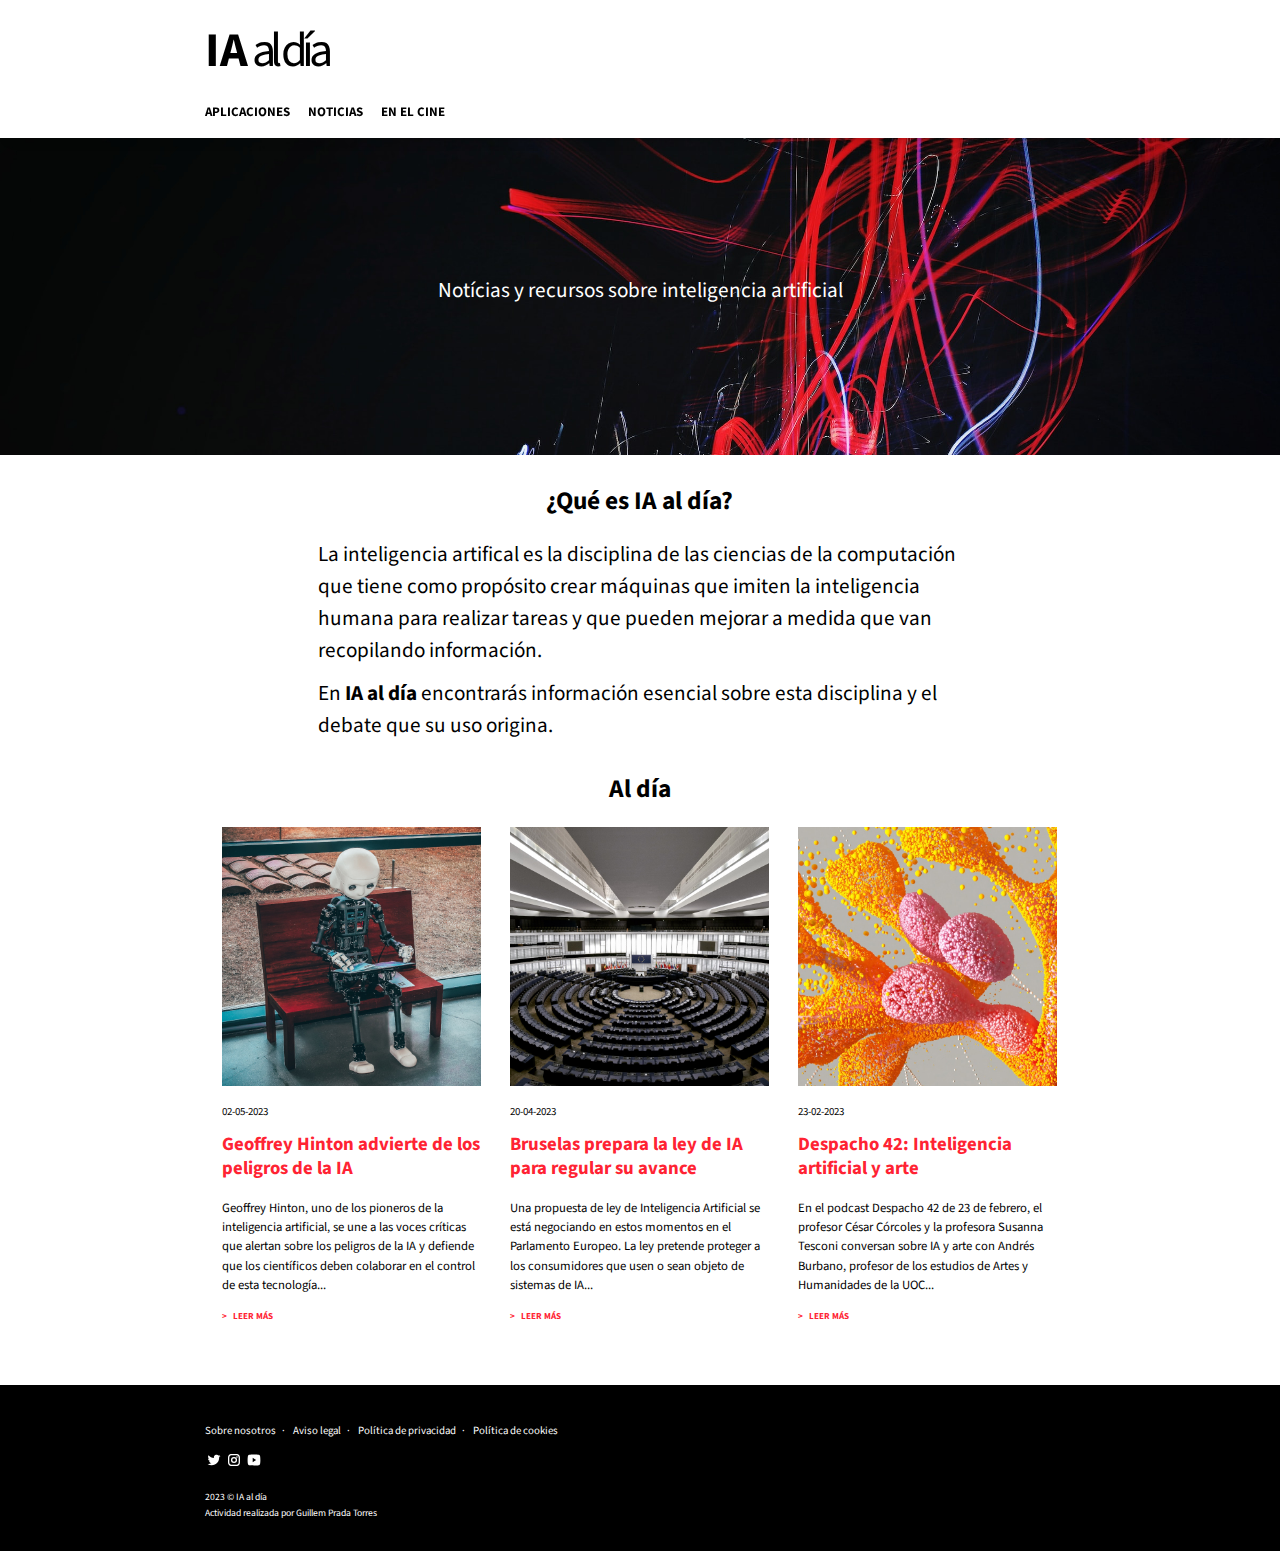
==== index.html @ 84899312 "Uploading from iMac" ====
<!DOCTYPE html>
<html lang="es">

<head>
    <meta charset="UTF-8">
    <meta http-equiv="X-UA-Compatible" content="IE=edge">
    <meta name="viewport" content="width=device-width, initial-scale=1.0">
    <link rel="icon" sizes="16x16 32x32 48x48" href="img/favicon.ico">
    <link rel="preconnect" href="https://fonts.googleapis.com">
    <link rel="preconnect" href="https://fonts.gstatic.com" crossorigin>
    <link href="https://fonts.googleapis.com/css2?family=Source+Sans+Pro:ital,wght@0,400;0,700;1,400;1,700&display=swap" rel="stylesheet">
    <link href="css/estilos.css" rel="stylesheet" type="text/css">
    <title>IA al dia | Noticias y recursos sobre la inteligencia artificial | Aplicaciones | Noticias | En el cine</title>
</head>

<body>
    <header>
        <h1><a href="index.html"><abbr title="Inteligencia Artifical">IA</abbr><span> al día</span></a></h1>
    </header>
    <nav class="sticky">
        <ul>
            <li><a href="aplicaciones.html">APLICACIONES</a></li>
            <li><a href="#">NOTICIAS</a></li>
            <li><a href="en-el-cine.html">EN EL CINE</a></li>
        </ul>
    </nav>
    <main class="in" id="flexgroup">
        <div class="lema">
            <p>Notícias y recursos sobre inteligencia artificial</p>
        </div>
        <div class="container">
            <div class="intro">
                <h2>¿Qué es <abbr title="Inteligencia Artifical">IA</abbr> al día?</h2>
                <p>La inteligencia artifical es la disciplina de las ciencias de la computación que tiene como propósito crear máquinas que imiten la inteligencia humana para realizar tareas y que pueden mejorar a medida que van recopilando información.</p>
                <p>En <b><abbr title="Inteligencia Artifical">IA</abbr> al día</b> encontrarás información esencial sobre esta disciplina y el debate que su uso origina.</p>
            </div>
            <section>
                <h2>Al día</h2>
                <div class="wrapper">
                    <article>
                        <picture>
                            <source srcset="img/n-geoffrey-hinton-thumbnail.jpg" media="(max-width: 600px)">
                            <img src="img/n-geoffrey-hinton.jpg" alt="" title="Un robot estudiando sentado en un banco">
                        </picture>
                        <p class="fecha">02-05-2023</p>
                        <h3><a href="#">Geoffrey Hinton advierte de los peligros de la <abbr title="Inteligencia Artifical">IA</abbr></a></h3>
                        <p>Geoffrey Hinton, uno de los pioneros de la inteligencia artificial, se une a las voces críticas que alertan sobre los peligros de la <abbr title="Inteligencia Artifical">IA</abbr> y defiende que los científicos deben colaborar en el control de esta tecnología...</p>
                        <a class="reducido" href="#">LEER MÁS</a>
                    </article>
                    <article>
                        <picture>
                            <source srcset="img/n-ue-ia-thumbnail.jpg" media="(max-width: 600px)">
                            <img src="img/n-ue-ia.jpg" alt="" title="Vista panorámica del Parlamento Europeo situado en Bruselas">
                        </picture>
                        <p class="fecha">20-04-2023</p>
                        <h3><a href="#">Bruselas prepara la ley de <abbr title="Inteligencia Artifical">IA</abbr> para regular su avance</a></h3>
                        <p>Una propuesta de ley de Inteligencia Artificial se está negociando en estos momentos en el Parlamento Europeo. La ley pretende proteger a los consumidores que usen o sean objeto de sistemas de <abbr title="Inteligencia Artifical">IA</abbr>...</p>
                        <a class="reducido" href="#">LEER MÁS</a>
                    </article>
                    <article>
                        <picture>
                            <source srcset="img/n-despacho42.jpg" media="(max-width: 600px)">
                            <img src="img/n-despacho42.jpg" alt="" title="Recorte de un post artístico realizado con Inteligencia Artificial">
                        </picture>
                        <p class="fecha">23-02-2023</p>
                        <h3><a href="despacho-42.html">Despacho 42: Inteligencia artificial y arte</a></h3>
                        <p>En el podcast Despacho 42 de 23 de febrero, el profesor César Córcoles y la profesora Susanna Tesconi conversan sobre <abbr title="Inteligencia Artifical">IA</abbr> y arte con Andrés Burbano, profesor de los estudios de Artes y Humanidades de la <abbr lang="ca" title="Universitat Oberta de Cataluña">UOC</abbr>...</p>
                        <a class="reducido" href="despacho-42.html">LEER MÁS</a>
                    </article>
                </div>
            </section>
        </div>
    </main>
    <footer>
        <div class="container">
            <div>
                <ul>
                    <li><a href="#">Sobre nosotros</a></li>
                    <li><a href="#">Aviso legal</a></li>
                    <li><a href="#">Política de privacidad</a></li>
                    <li><a href="#">Política de cookies</a></li>
                </ul>
            </div>
            <div>
                <a href="#">
                    <img src="img/twitter.svg" alt="" title="Link a nuestro perfil de Twitter">
                </a>
                <a href="#">
                    <img src="img/instagram.svg" alt="" title="Link a nuestro Instagram">
                </a>
                <a href="#">
                    <img src="img/youtube.svg" alt="" title="Link a nuestro canal de YouTube">
                </a>
            </div>
            <div>
                <p>2023 &copy; <abbr title="Inteligencia Artifical">IA</abbr> al día</p>
                <p>Actividad realizada por Guillem Prada Torres</p>
            </div>
        </div>
    </footer>
</body>

</html>
---- css/estilos.css ----
:root {
    --primary-color: rgb(0, 0, 0);
    --secondary-color: rgb(255, 255, 255);
    --contrast-color: rgb(255, 35, 51);
    --bg-color: rgb(244, 246, 247);
    --hover-nav-logo: rgba(0, 0, 0, .5);
}

/****************************
Estilos Generales
*****************************/
* {
    margin: 0;
    padding: 0;
    box-sizing: border-box;
}

html {
    font-size: 3.48vw;
}

body {
    font-family: 'Source Sans Pro', sans-serif;
    font-weight: 400;
    color: var(--primary-color);
    line-height: 1.5;
}

.sticky {
    position: sticky;
    top: 0;
    z-index: 2;
    display: flex;
    justify-content: center;
    align-items: center;
    width: 100%;
    margin-bottom: 0;
    background-color: var(--secondary-color);
    box-shadow: 0px 10px 15px -15px rgba(0, 0, 0, .5);
}

abbr {
    text-decoration: none;
}

h2 {
    margin-bottom: 1.55rem;
    margin-top: 2.4rem;
    text-align: center;
    font-size: 2.4rem;
    font-weight: 700;
}

p {
    font-size: 1.28rem;
    margin-bottom: 1rem;
}

a {
    color: var(--contrast-color);
    text-decoration: none;
}

.container {
    margin: 0 auto;
    width: 90.5%;
}

.txtl:hover {
    text-decoration: underline;
}


/****************************
Estilos Cabecera
*****************************/

h1 a {
    color: var(--primary-color);
}

h1 {
    text-align: center;
    font-size: 4rem;
    margin: 1.2rem 0;
}

span {
    font-weight: 400;
    letter-spacing: -.47rem;
}

ul {
    padding-left: 0;
}

nav {
    margin-bottom: 1.9rem;
}

nav li {
    display: flex;
    justify-content: center;
    font-size: 1.05rem;
    font-weight: 700;
    line-height: 2rem;
}

nav a {
    color: var(--primary-color);
    border: none;
}

.active a {
    color: var(--contrast-color);
}

nav a:hover,
header a:hover {
    color: var(--hover-nav-logo);
}

/****************************
Estilos Pie de página
*****************************/
footer {
    margin-top: 3rem;
    padding-top: 3rem;
    padding-bottom: 2vh;
    background-color: var(--primary-color);
    color: var(--secondary-color);
    font-size: 1.2rem;
    text-align: center;
}

footer p {
    font-size: 1rem;
    color: var(--secondary-color);
}

footer ul {
    list-style-type: none;
    margin-left: 0;
}

footer div div {
    margin: 1rem auto;
}

footer a {
    color: var(--secondary-color);
    border: none;
}

footer a:hover {
    color: var(--contrast-color);
}

footer img:hover {
    opacity: .7;
}

/****************************
index.html
*****************************/

.lema {
    display: flex;
    justify-content: center;
    align-items: center;
    width: 100%;
    height: 19.2rem;
    background-image: url(../img/bg-hero-home-m.jpg);
    color: var(--secondary-color);
    background-size: cover;
}

.item1 {
    text-align: center;
    font-size: 2.1rem;
}

.intro {
    margin-bottom: 1.55rem;
    margin-top: 2.4rem;
}

.wrapper {
    display: grid;
    grid-template-columns: 1fr;
    grid-template-rows: auto;
    row-gap: 3.55rem;
    margin: 0 auto;
    width: 82%;
}

.picture {
    margin-block: 1rem;
}

picture img {
    width: 100%;
}

h3 {
    font-size: 1.7rem;
    line-height: 2rem;
    margin-bottom: 1em;
}

article a:hover,
.reducido:hover,
.txtl:hover {
    color: var(--primary-color);
}

article p,
.fecha {
    margin-top: 1rem;
    font-size: 1.2rem;
}

.reducido::before {
    content: ">";
    padding-right: .5rem;
}

.reducido {
    font-weight: 700;
}

/*despacho-42.html*/
.breadcrumb {
    padding: 0 .5rem;
}

.breadcrumb ul {
    display: flex;
    flex-wrap: wrap;
    list-style: none;
    margin: 0;
    padding: 0;
}

.breadcrumb li:not(:last-child)::after {
    display: inline-block;
    margin: 0 .25rem;
    content: ">";
}


/****************************
Media Screens
*****************************/

@media (min-width: 768px) {

    /*General*/
    html {
        font-size: 1.7vw;
    }

    .container {
        max-width: 88%;
    }

    p {
        font-size: 1.7rem;
    }

    footer {
        margin-top: 6rem;
    }

    /*index.html*/
    .lema {
        height: 22rem;
    }

    .item1 {
        font-size: 3.5rem;
        max-width: 80%;
    }


    .wrapper {
        display: grid;
        grid-template-columns: repeat(3, 1fr);
        grid-template-rows: auto;
        column-gap: 1.8rem;
        margin: 1rem auto;
        width: 96%;
    }

}

@media (min-width: 1024px) {

    html {
        font-size: 0.945vw;
    }

    p {
        font-size: 1.75rem;
        font-weight: 400;
    }

    h1,
    nav {
        text-align: left;
        padding-left: 16vw;
    }

    h1 {
        margin-bottom: 0;
    }

    h2 {
        margin-bottom: 1.55rem;
        margin-top: 2.3rem;
        text-align: center;
        font-size: 2.1rem;
    }

    h3 {
        font-size: 1.55rem;
    }

    .sticky {
        justify-content: flex-start;
        height: 3.960vw;
    }

    nav ul li {
        display: inline;
        margin-right: 1.35rem;
        font-size: 1.08rem;
    }

    .intro {
        margin: 0 auto;
        max-width: 74%;
    }

    .lema {
        background-image: url(../img/bg-hero-home.jpg);
        line-height: 1;
        height: 26.2rem;
    }

    .item1 {
        font-size: 5.3rem;
        max-width: 70%;
    }

    .container {
        padding: 0 10vw;
    }

    .wrapper {
        display: grid;
        grid-template-columns: repeat(3, 31%);
        grid-template-rows: auto;
        column-gap: 2.4rem;
        margin: 0 auto;
    }

    article>p {
        margin-top: 1rem;
        font-size: 1.05rem;
    }

    .fecha {
        font-size: 0.9rem;
    }

    .reducido {

        font-size: 0.75rem;
    }

    footer {
        margin-top: 5rem;
        padding-top: 2.1rem;
        padding-bottom: 1.9rem;
        font-size: .9rem;
        text-align: left;
    }

    footer p {
        line-height: 0.4;
        font-size: .8rem;
        color: var(--secondary-color);
    }

    footer li::after {
        content: "·";
        padding: 0 .5rem;
    }

    footer li:last-of-type::after {
        content: "";
    }

    footer li {
        display: inline;
    }

    footer img {
        width: 1.5rem;
        height: 1.5rem;
        margin-bottom: .8rem;
        margin-top: 0;
    }
}
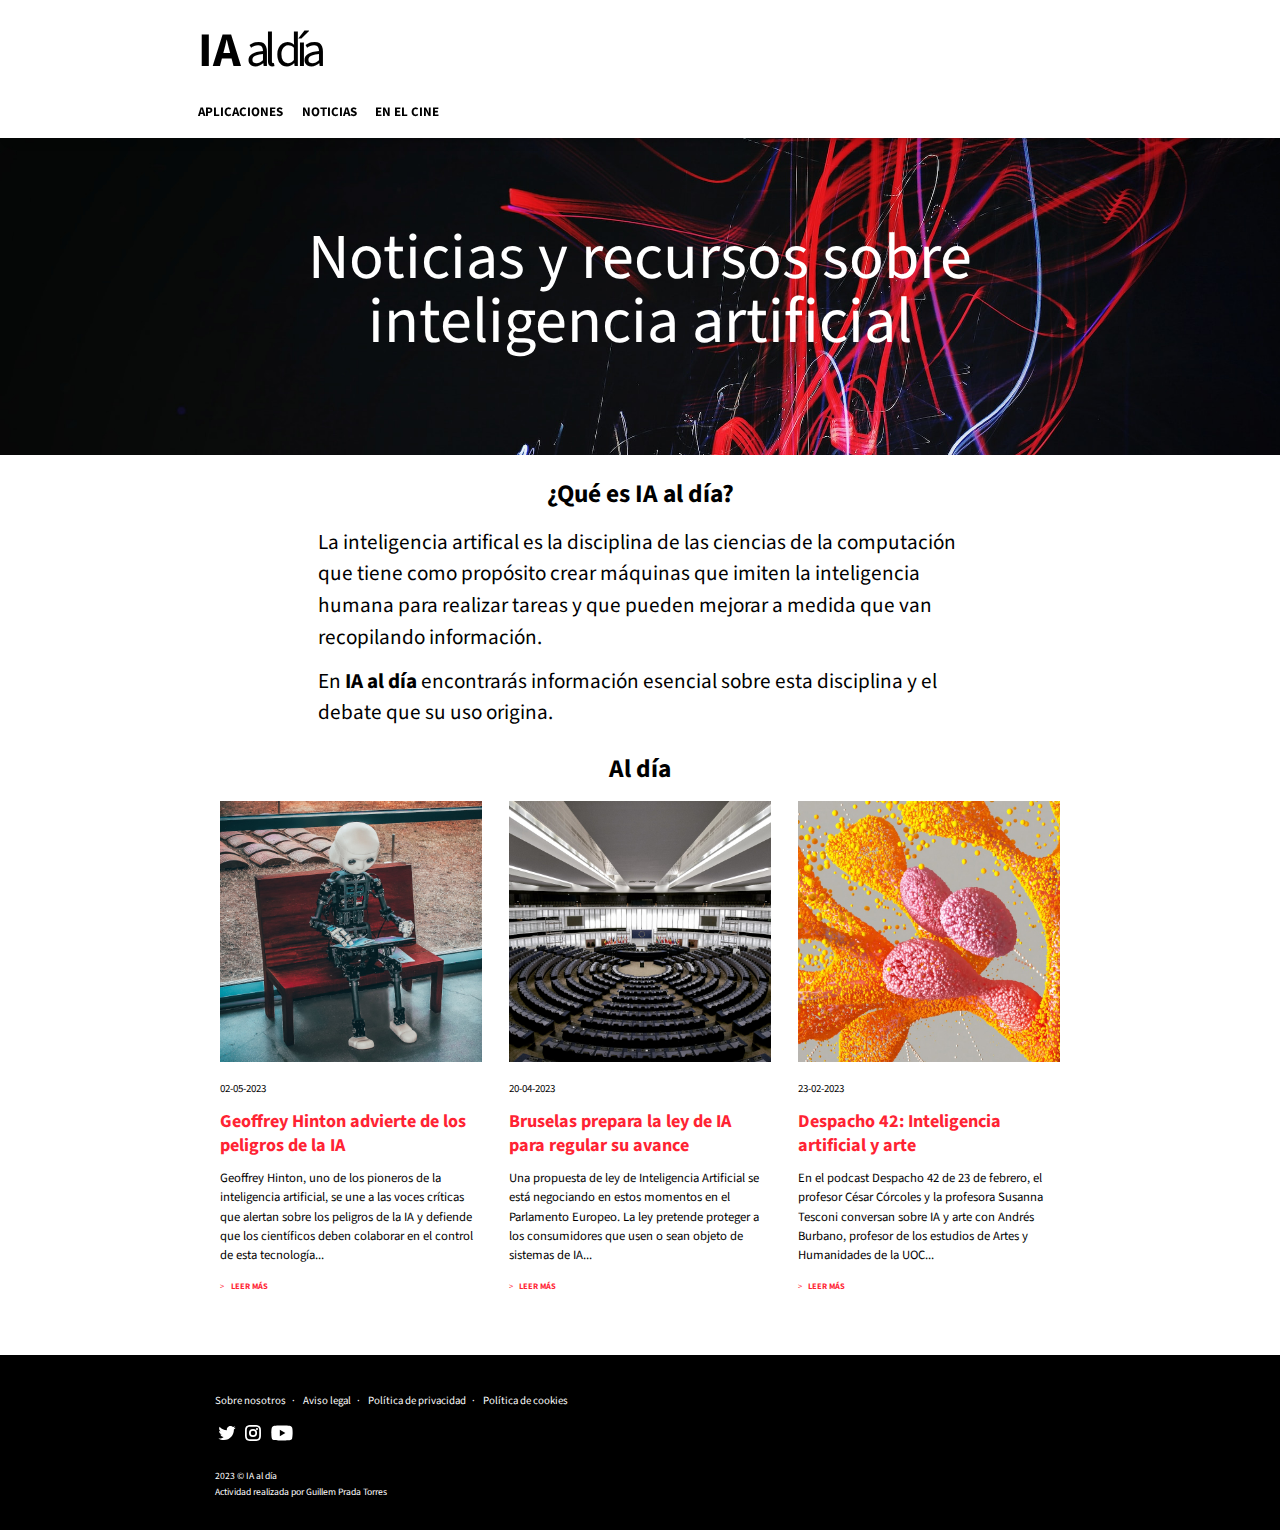
==== commit 48dff460: "apps hecha, seguir cine" ====
--- a/index.html
+++ b/index.html
@@ -10,62 +10,53 @@
     <link rel="preconnect" href="https://fonts.gstatic.com" crossorigin>
     <link href="https://fonts.googleapis.com/css2?family=Source+Sans+Pro:ital,wght@0,400;0,700;1,400;1,700&display=swap" rel="stylesheet">
     <link href="css/estilos.css" rel="stylesheet" type="text/css">
-    <title>IA al dia | Noticias y recursos sobre la inteligencia artificial | Aplicaciones | Noticias | En el cine</title>
+    <title>IA al dia | Noticias de inteligencia artificial Aplicaciones Películas</title>
 </head>
 
 <body>
-    <header>
+    <header class="container">
         <h1><a href="index.html"><abbr title="Inteligencia Artifical">IA</abbr><span> al día</span></a></h1>
     </header>
     <nav class="sticky">
-        <ul>
+        <ul class="container">
             <li><a href="aplicaciones.html">APLICACIONES</a></li>
             <li><a href="#">NOTICIAS</a></li>
             <li><a href="en-el-cine.html">EN EL CINE</a></li>
         </ul>
     </nav>
-    <main class="in" id="flexgroup">
+    <main id="inicio">
         <div class="lema">
-            <p>Notícias y recursos sobre inteligencia artificial</p>
+            <p>Noticias y recursos sobre inteligencia artificial</p>
         </div>
         <div class="container">
-            <div class="intro">
+            <section class="intro">
                 <h2>¿Qué es <abbr title="Inteligencia Artifical">IA</abbr> al día?</h2>
                 <p>La inteligencia artifical es la disciplina de las ciencias de la computación que tiene como propósito crear máquinas que imiten la inteligencia humana para realizar tareas y que pueden mejorar a medida que van recopilando información.</p>
                 <p>En <b><abbr title="Inteligencia Artifical">IA</abbr> al día</b> encontrarás información esencial sobre esta disciplina y el debate que su uso origina.</p>
-            </div>
+            </section>
             <section>
                 <h2>Al día</h2>
-                <div class="wrapper">
+                <div id="noticias">
                     <article>
-                        <picture>
-                            <source srcset="img/n-geoffrey-hinton-thumbnail.jpg" media="(max-width: 600px)">
-                            <img src="img/n-geoffrey-hinton.jpg" alt="" title="Un robot estudiando sentado en un banco">
-                        </picture>
-                        <p class="fecha">02-05-2023</p>
+                        <img src="img/n-geoffrey-hinton.jpg" alt="" title="Un robot estudiando sentado en un banco">
+                        <p class="fecha"><time datetime="23-5-2">02-05-2023</time></p>
                         <h3><a href="#">Geoffrey Hinton advierte de los peligros de la <abbr title="Inteligencia Artifical">IA</abbr></a></h3>
                         <p>Geoffrey Hinton, uno de los pioneros de la inteligencia artificial, se une a las voces críticas que alertan sobre los peligros de la <abbr title="Inteligencia Artifical">IA</abbr> y defiende que los científicos deben colaborar en el control de esta tecnología...</p>
-                        <a class="reducido" href="#">LEER MÁS</a>
+                        <a class="linkto" href="#">LEER MÁS</a>
                     </article>
                     <article>
-                        <picture>
-                            <source srcset="img/n-ue-ia-thumbnail.jpg" media="(max-width: 600px)">
-                            <img src="img/n-ue-ia.jpg" alt="" title="Vista panorámica del Parlamento Europeo situado en Bruselas">
-                        </picture>
-                        <p class="fecha">20-04-2023</p>
+                        <img src="img/n-ue-ia.jpg" alt="" title="Vista panorámica del Parlamento Europeo situado en Bruselas">
+                        <p class="fecha"><time datetime="23-4-2">20-04-2023</time></p>
                         <h3><a href="#">Bruselas prepara la ley de <abbr title="Inteligencia Artifical">IA</abbr> para regular su avance</a></h3>
                         <p>Una propuesta de ley de Inteligencia Artificial se está negociando en estos momentos en el Parlamento Europeo. La ley pretende proteger a los consumidores que usen o sean objeto de sistemas de <abbr title="Inteligencia Artifical">IA</abbr>...</p>
-                        <a class="reducido" href="#">LEER MÁS</a>
+                        <a class="linkto" href="#">LEER MÁS</a>
                     </article>
                     <article>
-                        <picture>
-                            <source srcset="img/n-despacho42.jpg" media="(max-width: 600px)">
-                            <img src="img/n-despacho42.jpg" alt="" title="Recorte de un post artístico realizado con Inteligencia Artificial">
-                        </picture>
-                        <p class="fecha">23-02-2023</p>
+                        <img src="img/n-despacho42.jpg" alt="" title="Recorte de un post artístico realizado con Inteligencia Artificial">
+                        <p class="fecha"><time datetime="23-2-23">23-02-2023</time></p>
                         <h3><a href="despacho-42.html">Despacho 42: Inteligencia artificial y arte</a></h3>
                         <p>En el podcast Despacho 42 de 23 de febrero, el profesor César Córcoles y la profesora Susanna Tesconi conversan sobre <abbr title="Inteligencia Artifical">IA</abbr> y arte con Andrés Burbano, profesor de los estudios de Artes y Humanidades de la <abbr lang="ca" title="Universitat Oberta de Cataluña">UOC</abbr>...</p>
-                        <a class="reducido" href="despacho-42.html">LEER MÁS</a>
+                        <a class="linkto" href="despacho-42.html">LEER MÁS</a>
                     </article>
                 </div>
             </section>
@@ -81,7 +72,7 @@
                     <li><a href="#">Política de cookies</a></li>
                 </ul>
             </div>
-            <div>
+            <div class="rrss">
                 <a href="#">
                     <img src="img/twitter.svg" alt="" title="Link a nuestro perfil de Twitter">
                 </a>
@@ -92,7 +83,7 @@
                     <img src="img/youtube.svg" alt="" title="Link a nuestro canal de YouTube">
                 </a>
             </div>
-            <div>
+            <div class="copyright">
                 <p>2023 &copy; <abbr title="Inteligencia Artifical">IA</abbr> al día</p>
                 <p>Actividad realizada por Guillem Prada Torres</p>
             </div>
--- a/css/estilos.css
+++ b/css/estilos.css
@@ -7,9 +7,13 @@
 }
 
 /****************************
+*****************************
 Estilos Generales
+*****************************
 *****************************/
-* {
+*,
+::after,
+::before {
     margin: 0;
     padding: 0;
     box-sizing: border-box;
@@ -34,9 +38,10 @@
     justify-content: center;
     align-items: center;
     width: 100%;
-    margin-bottom: 0;
+    padding-top: 1rem;
+    padding-bottom: 1rem;
     background-color: var(--secondary-color);
-    box-shadow: 0px 10px 15px -15px rgba(0, 0, 0, .5);
+    box-shadow: 0px 10px 15px -15px rgba(0, 0, 0, .7);
 }
 
 abbr {
@@ -44,9 +49,10 @@
 }
 
 h2 {
-    margin-bottom: 1.55rem;
+    margin-bottom: 2.4rem;
     margin-top: 2.4rem;
     text-align: center;
+    line-height: 1;
     font-size: 2.4rem;
     font-weight: 700;
 }
@@ -56,33 +62,16 @@
     margin-bottom: 1rem;
 }
 
-a {
-    color: var(--contrast-color);
-    text-decoration: none;
-}
-
 .container {
     margin: 0 auto;
-    width: 90.5%;
-}
-
-.txtl:hover {
-    text-decoration: underline;
-}
-
-
-/****************************
-Estilos Cabecera
-*****************************/
-
-h1 a {
-    color: var(--primary-color);
-}
-
+    width: 92%;
+}
+
+/************************EstilosCabecera**********************/
 h1 {
     text-align: center;
     font-size: 4rem;
-    margin: 1.2rem 0;
+    margin-top: 1.2rem;
 }
 
 span {
@@ -90,12 +79,8 @@
     letter-spacing: -.47rem;
 }
 
-ul {
-    padding-left: 0;
-}
-
-nav {
-    margin-bottom: 1.9rem;
+.sticky ul {
+    padding: 1.1rem 0;
 }
 
 nav li {
@@ -106,24 +91,44 @@
     line-height: 2rem;
 }
 
+/****************************Links**************************/
+a {
+    color: var(--contrast-color);
+}
+
+h1 a,
 nav a {
     color: var(--primary-color);
-    border: none;
-}
-
+    text-decoration: none;
+}
+
+nav a:hover,
+h1 a:hover {
+    color: var(--hover-nav-logo);
+}
+
+footer a {
+    color: var(--secondary-color);
+    text-decoration: none;
+}
+
+footer a:hover {
+    color: var(--contrast-color);
+}
+
+footer img:hover {
+    opacity: .7;
+}
+
+.active,
 .active a {
     color: var(--contrast-color);
 }
 
-nav a:hover,
-header a:hover {
-    color: var(--hover-nav-logo);
-}
-
-/****************************
-Estilos Pie de página
-*****************************/
+
+/*******************EstilosPieDePágina**********************/
 footer {
+    width: 100%;
     margin-top: 3rem;
     padding-top: 3rem;
     padding-bottom: 2vh;
@@ -135,7 +140,6 @@
 
 footer p {
     font-size: 1rem;
-    color: var(--secondary-color);
 }
 
 footer ul {
@@ -147,22 +151,64 @@
     margin: 1rem auto;
 }
 
-footer a {
-    color: var(--secondary-color);
-    border: none;
-}
-
-footer a:hover {
-    color: var(--contrast-color);
-}
-
-footer img:hover {
-    opacity: .7;
+.copyright {
+    line-height: .5;
+}
+
+/****************MediasGenerales*****************/
+@media (min-width: 768px) {
+    html {
+        font-size: 1.7vw;
+    }
+
+    .sticky ul {
+        padding-top: 1.2rem;
+        padding-bottom: 1.2rem;
+    }
+
+    .container {
+        max-width: 92%;
+    }
+
+    p {
+        font-size: 1.75rem;
+    }
+
+    footer {
+        margin-top: 4rem;
+        padding: 2rem;
+    }
+
+    footer div .rrss{
+        display: inline-block;
+        display: contents;
+        content: icon;
+       margin-bottom: 1rem;
+    }
+
+    footer .copyright p {
+        font-size: 1rem;
+    }
+    
+}
+@media (min-width:1200px){
+    footer .rrss img{
+        margin-bottom: 1rem;
+     }
+    
+     footer .copyright p {
+        font-size: .8rem;
+    }
 }
 
 /****************************
 index.html
 *****************************/
+#inicio {
+    display: flex;
+    flex-flow: row wrap;
+    justify-content: center;
+}
 
 .lema {
     display: flex;
@@ -175,7 +221,7 @@
     background-size: cover;
 }
 
-.item1 {
+.lema p {
     text-align: center;
     font-size: 2.1rem;
 }
@@ -185,117 +231,229 @@
     margin-top: 2.4rem;
 }
 
-.wrapper {
+#noticias {
     display: grid;
     grid-template-columns: 1fr;
     grid-template-rows: auto;
     row-gap: 3.55rem;
     margin: 0 auto;
-    width: 82%;
-}
-
-.picture {
-    margin-block: 1rem;
-}
-
-picture img {
+    width: 81%;
+}
+
+#noticias article img {
     width: 100%;
 }
 
-h3 {
-    font-size: 1.7rem;
+#noticias p.fecha {
+    margin-top: 1rem;
+    font-size: 1.15rem;
+}
+
+#noticias a {
+    text-decoration: none;
+}
+
+#noticias h3 {
+    font-size: 1.69rem;
     line-height: 2rem;
     margin-bottom: 1em;
+    margin-top: 1em;
+}
+
+#noticias article p:last-of-type {
+    margin-top: 1rem;
+    font-size: 1.18rem;
 }
 
 article a:hover,
-.reducido:hover,
-.txtl:hover {
+.linkto:hover {
     color: var(--primary-color);
 }
 
-article p,
-.fecha {
-    margin-top: 1rem;
-    font-size: 1.2rem;
-}
-
-.reducido::before {
+
+.linkto::before {
     content: ">";
     padding-right: .5rem;
-}
-
-.reducido {
+    font-weight: 400;
+}
+
+.linkto {
+    font-size: 1rem;
     font-weight: 700;
 }
 
+/****************MediaQuery*****************/
+@media (min-width: 768px) {
+
+    .lema {
+        height: 22rem;
+    }
+
+    .lema p {
+        font-size: 3.5rem;
+        max-width: 80%;
+    }
+
+    .intro {
+        margin-bottom: 1.55rem;
+        margin-top: 2.4rem;
+    }
+
+    #noticias {
+        display: grid;
+        grid-template-columns: repeat(3, 1fr);
+        grid-template-rows: auto;
+        column-gap: 3.5%;
+        margin-top: 1rem;
+        width: 94%;
+    }
+
+    #noticias p.fecha {
+        margin-top: 1rem;
+        font-size: 1.2rem;
+    }
+
+    #noticias h3 {
+        margin: 1rem 0;
+        font-size: 1.75rem;
+    }
+
+    #noticias article>p:last-of-type {
+        font-size: 1.24rem;
+    }
+
+    .linkto {
+        font-size: .9rem;
+        font-weight: 700;
+    }
+}
+
+/****************************
+Aplicaciones.html
+*****************************/
+#apps {
+    display: grid;
+    grid-template-columns: 1fr;
+    grid-template-rows: auto;
+    row-gap: 2.5rem;
+    width: 100%;
+}
+
+.aplicaciones section h2 {
+    margin-top: 3rem;
+    font-size: 2.37rem;
+}
+
+#apps a {
+    text-decoration: none;
+}
+
+#apps h3 {
+    margin-bottom: 2.2rem;
+    line-height: 2rem;
+    font-size: 2rem;
+}
+
+#apps div {
+    padding: 2.5rem;
+    background-color: var(--bg-color);
+    font-size: 1.18rem;
+}
+
+#apps .linkto:hover {
+    color: var(--primary-color);
+    text-decoration: none;
+}
+
+#apps .linkto::before {
+    content: ">";
+    padding-right: .5rem;
+    font-weight: 400;
+}
+
+#apps .linkto {
+    font-size: .93rem;
+    font-weight: 700;
+    padding-top: 1.2rem;
+}
+
 /*despacho-42.html*/
-.breadcrumb {
-    padding: 0 .5rem;
+#breadcrumb .breadcrumb li {
+    font-weight: 400;
 }
 
 .breadcrumb ul {
-    display: flex;
-    flex-wrap: wrap;
+    display: inline-block;
     list-style: none;
     margin: 0;
-    padding: 0;
-}
-
-.breadcrumb li:not(:last-child)::after {
+}
+
+.breadcrumb li:not(:first-child)::before {
     display: inline-block;
-    margin: 0 .25rem;
     content: ">";
 }
 
-
+/****************MediaQueries*****************/
 /****************************
 Media Screens
 *****************************/
-
 @media (min-width: 768px) {
 
-    /*General*/
-    html {
-        font-size: 1.7vw;
-    }
-
-    .container {
-        max-width: 88%;
-    }
-
-    p {
-        font-size: 1.7rem;
-    }
-
-    footer {
-        margin-top: 6rem;
-    }
-
-    /*index.html*/
-    .lema {
-        height: 22rem;
-    }
-
-    .item1 {
-        font-size: 3.5rem;
-        max-width: 80%;
-    }
-
-
-    .wrapper {
+    #apps {
         display: grid;
-        grid-template-columns: repeat(3, 1fr);
+        grid-template-columns: repeat(2, 1fr);
         grid-template-rows: auto;
-        column-gap: 1.8rem;
-        margin: 1rem auto;
-        width: 96%;
-    }
-
-}
-
-@media (min-width: 1024px) {
-
+        gap: 2.5rem;
+        justify-content: center;
+        align-content: center;
+        width: 100%;
+    }
+
+    #apps p {
+        font-size: 1.4rem;
+    }
+    
+    .linkto {
+        font-size: .9rem;
+        font-weight: 700;
+    }
+    
+}
+
+@media (min-width:1200px){
+    #apps {
+        display: grid;
+        grid-template-columns: repeat(3, 29%);
+        grid-template-rows: auto;
+        gap: 3.5rem;
+        justify-content: space-between;
+        align-content: space-between;
+       
+    }   
+
+    #apps p {
+        font-size: 1.15rem;
+    }
+
+    #apps .linkto {
+        font-size: .75rem;
+    }
+
+    #apps h3 {
+        margin-bottom: 2.2rem;
+        line-height: 1.8rem;
+        font-size: 2.1rem;
+    }
+    
+    #apps div {
+        padding: 2rem;
+    }
+
+}
+
+@media (min-width: 1200px) {
+
+    /********General********/
     html {
         font-size: 0.945vw;
     }
@@ -305,13 +463,8 @@
         font-weight: 400;
     }
 
-    h1,
-    nav {
+    h1 {
         text-align: left;
-        padding-left: 16vw;
-    }
-
-    h1 {
         margin-bottom: 0;
     }
 
@@ -322,10 +475,6 @@
         font-size: 2.1rem;
     }
 
-    h3 {
-        font-size: 1.55rem;
-    }
-
     .sticky {
         justify-content: flex-start;
         height: 3.960vw;
@@ -337,46 +486,8 @@
         font-size: 1.08rem;
     }
 
-    .intro {
-        margin: 0 auto;
-        max-width: 74%;
-    }
-
-    .lema {
-        background-image: url(../img/bg-hero-home.jpg);
-        line-height: 1;
-        height: 26.2rem;
-    }
-
-    .item1 {
-        font-size: 5.3rem;
-        max-width: 70%;
-    }
-
     .container {
-        padding: 0 10vw;
-    }
-
-    .wrapper {
-        display: grid;
-        grid-template-columns: repeat(3, 31%);
-        grid-template-rows: auto;
-        column-gap: 2.4rem;
-        margin: 0 auto;
-    }
-
-    article>p {
-        margin-top: 1rem;
-        font-size: 1.05rem;
-    }
-
-    .fecha {
-        font-size: 0.9rem;
-    }
-
-    .reducido {
-
-        font-size: 0.75rem;
+        max-width: 69%;
     }
 
     footer {
@@ -390,26 +501,69 @@
     footer p {
         line-height: 0.4;
         font-size: .8rem;
-        color: var(--secondary-color);
-    }
-
-    footer li::after {
+    }
+
+    footer li {
+        display: inline;
+    }
+
+    footer li:not(:last-of-type)::after {
         content: "·";
         padding: 0 .5rem;
     }
 
-    footer li:last-of-type::after {
+    footer li::after {
         content: "";
     }
 
-    footer li {
-        display: inline;
-    }
-
-    footer img {
-        width: 1.5rem;
-        height: 1.5rem;
+    footer img:not(:last-child) {
+        
         margin-bottom: .8rem;
         margin-top: 0;
     }
+
+    /********index.html********/
+    .intro {
+        margin: 0 auto;
+        max-width: 73%;
+    }
+
+    .lema {
+        background-image: url(../img/bg-hero-home.jpg);
+        line-height: 1;
+        height: 26.2rem;
+    }
+
+    .lema p {
+        font-size: 5.3rem;
+        max-width: 70%;
+    }
+
+    #noticias {
+        display: grid;
+        grid-template-columns: repeat(3, 1fr);
+        grid-template-rows: auto;
+        justify-content: space-between;
+        column-gap: 2.3rem;
+        width: 95%;
+    }
+
+    #noticias h3 {
+        font-size: 1.5rem;
+    }
+
+    #noticias p.fecha {
+        font-size: .9rem;
+    }
+
+    #noticias article p:last-of-type {
+        margin-top: 1rem;
+        font-size: 1.05rem;
+    }
+
+    #noticias .linkto {
+        font-size: .7rem;
+        font-weight: 700;
+    }
+
 }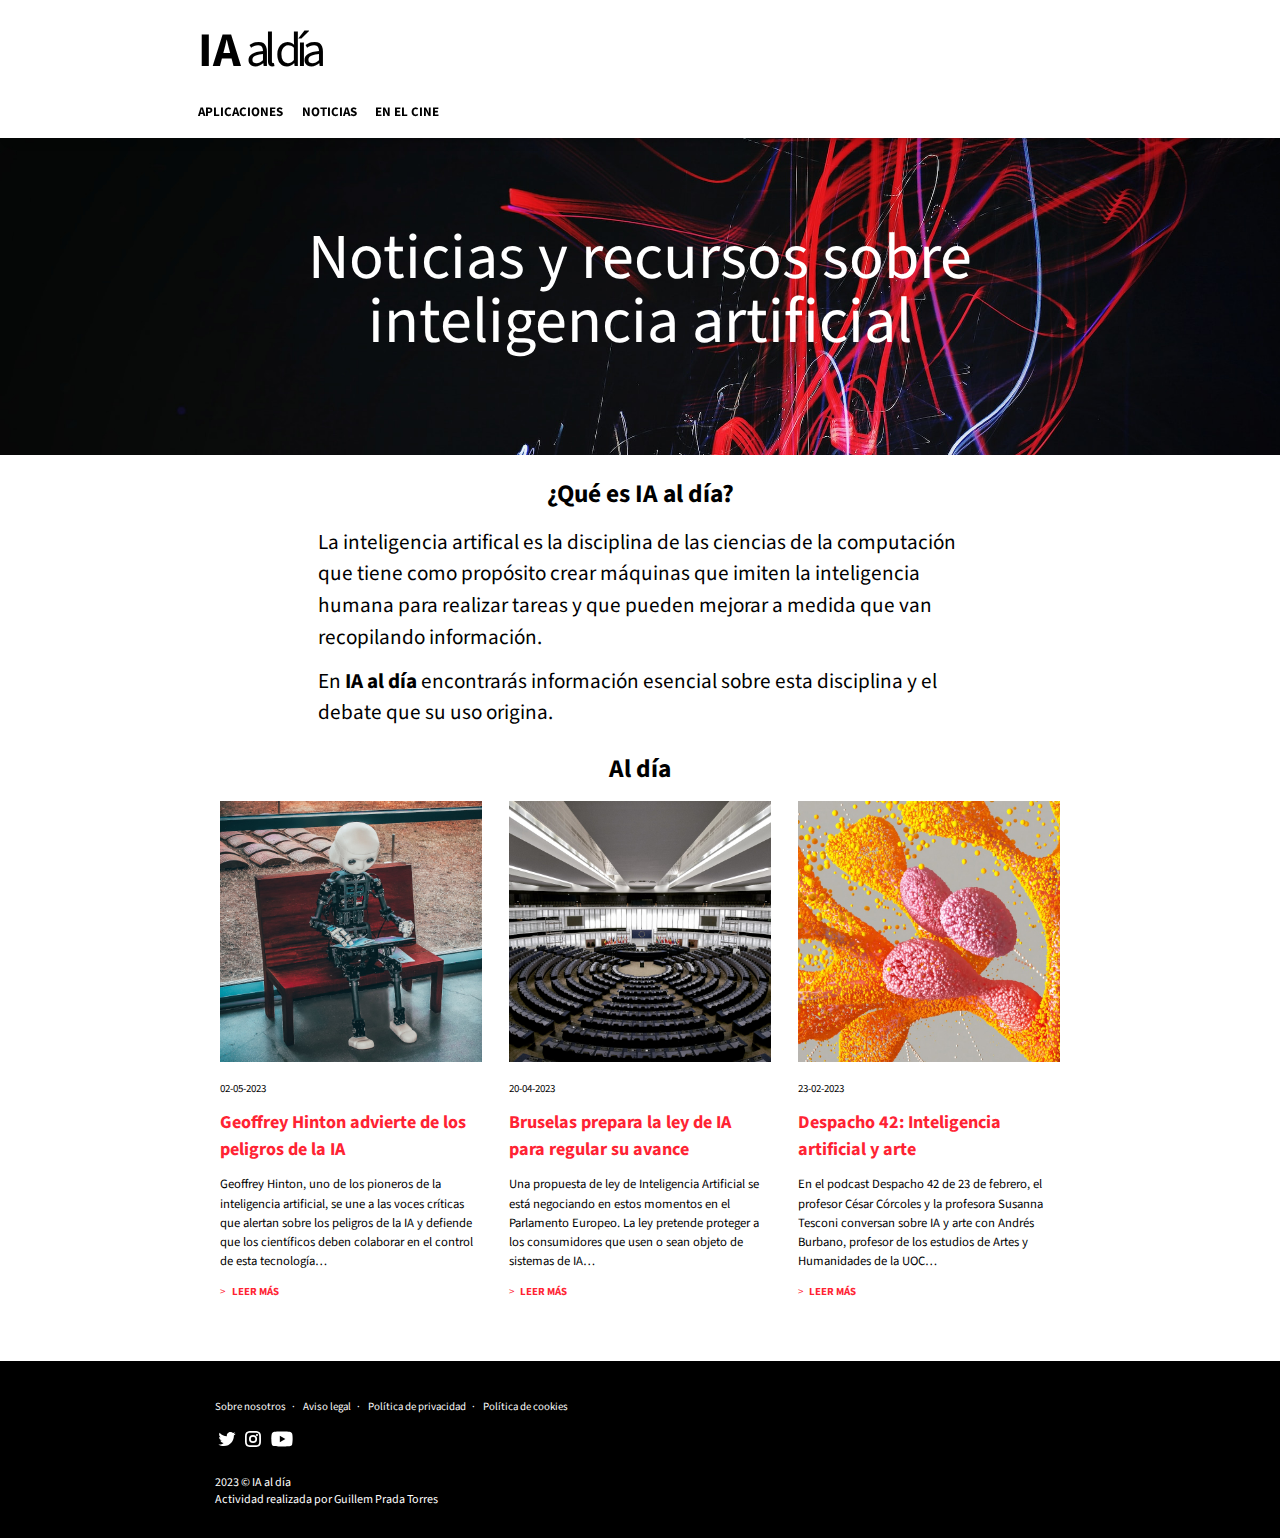
==== commit 098a780b: "Merge pull request #3 from GPradaT/Aplicaciones" ====
--- a/index.html
+++ b/index.html
@@ -41,21 +41,21 @@
                         <img src="img/n-geoffrey-hinton.jpg" alt="" title="Un robot estudiando sentado en un banco">
                         <p class="fecha"><time datetime="23-5-2">02-05-2023</time></p>
                         <h3><a href="#">Geoffrey Hinton advierte de los peligros de la <abbr title="Inteligencia Artifical">IA</abbr></a></h3>
-                        <p>Geoffrey Hinton, uno de los pioneros de la inteligencia artificial, se une a las voces críticas que alertan sobre los peligros de la <abbr title="Inteligencia Artifical">IA</abbr> y defiende que los científicos deben colaborar en el control de esta tecnología...</p>
+                        <p>Geoffrey Hinton, uno de los pioneros de la inteligencia artificial, se une a las voces críticas que alertan sobre los peligros de la <abbr title="Inteligencia Artifical">IA</abbr> y defiende que los científicos deben colaborar en el control de esta tecnología&hellip;</p>
                         <a class="linkto" href="#">LEER MÁS</a>
                     </article>
                     <article>
                         <img src="img/n-ue-ia.jpg" alt="" title="Vista panorámica del Parlamento Europeo situado en Bruselas">
                         <p class="fecha"><time datetime="23-4-2">20-04-2023</time></p>
                         <h3><a href="#">Bruselas prepara la ley de <abbr title="Inteligencia Artifical">IA</abbr> para regular su avance</a></h3>
-                        <p>Una propuesta de ley de Inteligencia Artificial se está negociando en estos momentos en el Parlamento Europeo. La ley pretende proteger a los consumidores que usen o sean objeto de sistemas de <abbr title="Inteligencia Artifical">IA</abbr>...</p>
+                        <p>Una propuesta de ley de Inteligencia Artificial se está negociando en estos momentos en el Parlamento Europeo. La ley pretende proteger a los consumidores que usen o sean objeto de sistemas de <abbr title="Inteligencia Artifical">IA</abbr>&hellip;</p>
                         <a class="linkto" href="#">LEER MÁS</a>
                     </article>
                     <article>
                         <img src="img/n-despacho42.jpg" alt="" title="Recorte de un post artístico realizado con Inteligencia Artificial">
                         <p class="fecha"><time datetime="23-2-23">23-02-2023</time></p>
                         <h3><a href="despacho-42.html">Despacho 42: Inteligencia artificial y arte</a></h3>
-                        <p>En el podcast Despacho 42 de 23 de febrero, el profesor César Córcoles y la profesora Susanna Tesconi conversan sobre <abbr title="Inteligencia Artifical">IA</abbr> y arte con Andrés Burbano, profesor de los estudios de Artes y Humanidades de la <abbr lang="ca" title="Universitat Oberta de Cataluña">UOC</abbr>...</p>
+                        <p>En el podcast Despacho 42 de 23 de febrero, el profesor César Córcoles y la profesora Susanna Tesconi conversan sobre <abbr title="Inteligencia Artifical">IA</abbr> y arte con Andrés Burbano, profesor de los estudios de Artes y Humanidades de la <abbr lang="ca" title="Universitat Oberta de Cataluña">UOC</abbr>&hellip;</p>
                         <a class="linkto" href="despacho-42.html">LEER MÁS</a>
                     </article>
                 </div>
--- a/css/estilos.css
+++ b/css/estilos.css
@@ -28,6 +28,52 @@
     font-weight: 400;
     color: var(--primary-color);
     line-height: 1.5;
+}
+
+abbr {
+    text-decoration: none;
+}
+
+h2 {
+    margin-bottom: 2.4rem;
+    margin-top: 2.4rem;
+    text-align: center;
+    line-height: 1;
+    font-size: 2.4rem;
+    font-weight: 700;
+}
+
+ul {
+    list-style-type: none;
+    margin-left: 0;
+}
+
+p {
+    font-size: 1.28rem;
+    margin-bottom: 1rem;
+}
+
+blockquote {
+    background-color: var(--bg-color);
+}
+
+.container {
+    margin: 0 auto;
+    width: 92%;
+}
+
+/**********************
+EstilosCabecera y Menú
+**********************/
+h1 {
+    text-align: center;
+    font-size: 4rem;
+    margin-top: 1.2rem;
+}
+
+h1 span {
+    font-weight: 400;
+    letter-spacing: -.47rem;
 }
 
 .sticky {
@@ -44,45 +90,6 @@
     box-shadow: 0px 10px 15px -15px rgba(0, 0, 0, .7);
 }
 
-abbr {
-    text-decoration: none;
-}
-
-h2 {
-    margin-bottom: 2.4rem;
-    margin-top: 2.4rem;
-    text-align: center;
-    line-height: 1;
-    font-size: 2.4rem;
-    font-weight: 700;
-}
-
-p {
-    font-size: 1.28rem;
-    margin-bottom: 1rem;
-}
-
-.container {
-    margin: 0 auto;
-    width: 92%;
-}
-
-/************************EstilosCabecera**********************/
-h1 {
-    text-align: center;
-    font-size: 4rem;
-    margin-top: 1.2rem;
-}
-
-span {
-    font-weight: 400;
-    letter-spacing: -.47rem;
-}
-
-.sticky ul {
-    padding: 1.1rem 0;
-}
-
 nav li {
     display: flex;
     justify-content: center;
@@ -91,15 +98,16 @@
     line-height: 2rem;
 }
 
-/****************************Links**************************/
-a {
+/***********Links************/
+a,
+.active {
     color: var(--contrast-color);
+    text-decoration: none;
 }
 
 h1 a,
 nav a {
     color: var(--primary-color);
-    text-decoration: none;
 }
 
 nav a:hover,
@@ -107,9 +115,13 @@
     color: var(--hover-nav-logo);
 }
 
+a.under:hover {
+    color: var(--contrast-color);
+    text-decoration: underline;
+}
+
 footer a {
     color: var(--secondary-color);
-    text-decoration: none;
 }
 
 footer a:hover {
@@ -118,11 +130,6 @@
 
 footer img:hover {
     opacity: .7;
-}
-
-.active,
-.active a {
-    color: var(--contrast-color);
 }
 
 
@@ -142,11 +149,6 @@
     font-size: 1rem;
 }
 
-footer ul {
-    list-style-type: none;
-    margin-left: 0;
-}
-
 footer div div {
     margin: 1rem auto;
 }
@@ -161,13 +163,8 @@
         font-size: 1.7vw;
     }
 
-    .sticky ul {
-        padding-top: 1.2rem;
-        padding-bottom: 1.2rem;
-    }
-
     .container {
-        max-width: 92%;
+        max-width: 91%;
     }
 
     p {
@@ -179,24 +176,100 @@
         padding: 2rem;
     }
 
-    footer div .rrss{
+    footer div .rrss {
         display: inline-block;
         display: contents;
-        content: icon;
-       margin-bottom: 1rem;
+        margin-bottom: 1rem;
     }
 
     footer .copyright p {
         font-size: 1rem;
     }
-    
-}
-@media (min-width:1200px){
-    footer .rrss img{
+
+}
+
+@media (orientation: landscape) and (max-width:1199px) {
+    nav.sticky {
+        text-align: center;
+    }
+
+    nav.sticky ul li {
+        display: inline;
+    }
+
+    nav.sticky ul li:not(:last-of-type) {
+        margin-right: 1.35rem;
+    }
+}
+
+@media (min-width: 1200px) {
+
+    html {
+        font-size: 0.945vw;
+    }
+
+    h1 {
+        text-align: left;
+        margin-bottom: 0;
+    }
+
+    h2 {
+        font-size: 2.1rem;
+    }
+
+    .sticky {
+        justify-content: flex-start;
+        height: 3.960vw;
+    }
+
+    nav ul li {
+        display: inline;
+        margin-right: 1.35rem;
+        font-size: 1.08rem;
+    }
+
+    .container {
+        max-width: 69%;
+    }
+
+    p {
+        font-size: 1.75rem;
+        font-weight: 400;
+    }
+
+    footer {
+        margin-top: 5rem;
+        padding-top: 2.1rem;
+        padding-bottom: 1.9rem;
+        font-size: .9rem;
+        text-align: left;
+    }
+
+    footer p {
+        line-height: 0.4;
+        font-size: .8rem;
+    }
+
+    footer li {
+        display: inline;
+    }
+
+    footer li:not(:last-of-type)::after {
+        content: "·";
+        padding: 0 .5rem;
+    }
+
+    footer img:not(:last-child) {
+
+        margin-bottom: .8rem;
+        margin-top: 0;
+    }
+
+    .rrss img {
         margin-bottom: 1rem;
-     }
-    
-     footer .copyright p {
+    }
+
+    .copyright p {
         font-size: .8rem;
     }
 }
@@ -240,27 +313,22 @@
     width: 81%;
 }
 
-#noticias article img {
+article img {
     width: 100%;
 }
 
-#noticias p.fecha {
+p.fecha {
     margin-top: 1rem;
     font-size: 1.15rem;
 }
 
-#noticias a {
-    text-decoration: none;
-}
-
 #noticias h3 {
     font-size: 1.69rem;
-    line-height: 2rem;
     margin-bottom: 1em;
     margin-top: 1em;
 }
 
-#noticias article p:last-of-type {
+article p:last-of-type {
     margin-top: 1rem;
     font-size: 1.18rem;
 }
@@ -270,8 +338,8 @@
     color: var(--primary-color);
 }
 
-
-.linkto::before {
+.linkto::before,
+.to::before {
     content: ">";
     padding-right: .5rem;
     font-weight: 400;
@@ -297,6 +365,12 @@
     .intro {
         margin-bottom: 1.55rem;
         margin-top: 2.4rem;
+    }
+
+    #inicio h2 {
+        margin-bottom: 1.55rem;
+        margin-top: 2.3rem;
+        text-align: center;
     }
 
     #noticias {
@@ -305,7 +379,7 @@
         grid-template-rows: auto;
         column-gap: 3.5%;
         margin-top: 1rem;
-        width: 94%;
+        width: 95%;
     }
 
     #noticias p.fecha {
@@ -326,6 +400,47 @@
         font-size: .9rem;
         font-weight: 700;
     }
+}
+
+@media (min-width: 1200px) {
+    .intro {
+        margin: 0 auto;
+        max-width: 73%;
+    }
+
+    .lema {
+        background-image: url(../img/bg-hero-home.jpg);
+        line-height: 1;
+        height: 26.2rem;
+    }
+
+    .lema p {
+        font-size: 5.3rem;
+        max-width: 70%;
+    }
+
+    #noticias {
+        display: grid;
+        grid-template-columns: repeat(3, 1fr);
+        grid-template-rows: auto;
+        justify-content: space-between;
+        column-gap: 2.3rem;
+        width: 95%;
+    }
+
+    #noticias h3 {
+        font-size: 1.5rem;
+    }
+
+    #noticias article p.fecha {
+        font-size: .9rem;
+    }
+
+    #noticias article p:last-of-type {
+        margin-top: 1rem;
+        font-size: 1.05rem;
+    }
+
 }
 
 /****************************
@@ -339,13 +454,10 @@
     width: 100%;
 }
 
-.aplicaciones section h2 {
-    margin-top: 3rem;
-    font-size: 2.37rem;
-}
-
-#apps a {
-    text-decoration: none;
+#apps div {
+    padding: 2.5rem;
+    background-color: var(--bg-color);
+    font-size: 1.18rem;
 }
 
 #apps h3 {
@@ -354,82 +466,29 @@
     font-size: 2rem;
 }
 
-#apps div {
-    padding: 2.5rem;
-    background-color: var(--bg-color);
-    font-size: 1.18rem;
-}
-
-#apps .linkto:hover {
-    color: var(--primary-color);
-    text-decoration: none;
-}
-
-#apps .linkto::before {
-    content: ">";
-    padding-right: .5rem;
-    font-weight: 400;
-}
-
-#apps .linkto {
-    font-size: .93rem;
-    font-weight: 700;
-    padding-top: 1.2rem;
-}
-
-/*despacho-42.html*/
-#breadcrumb .breadcrumb li {
-    font-weight: 400;
-}
-
-.breadcrumb ul {
-    display: inline-block;
-    list-style: none;
-    margin: 0;
-}
-
-.breadcrumb li:not(:first-child)::before {
-    display: inline-block;
-    content: ">";
-}
-
 /****************MediaQueries*****************/
-/****************************
-Media Screens
-*****************************/
 @media (min-width: 768px) {
-
     #apps {
-        display: grid;
-        grid-template-columns: repeat(2, 1fr);
+        grid-template-columns: repeat(2, 47%);
         grid-template-rows: auto;
-        gap: 2.5rem;
-        justify-content: center;
+        justify-content: space-between;
         align-content: center;
         width: 100%;
     }
 
     #apps p {
-        font-size: 1.4rem;
-    }
-    
-    .linkto {
-        font-size: .9rem;
-        font-weight: 700;
-    }
-    
-}
-
-@media (min-width:1200px){
+        font-size: 1.36rem;
+    }
+}
+
+@media (min-width:1200px) {
     #apps {
-        display: grid;
         grid-template-columns: repeat(3, 29%);
         grid-template-rows: auto;
-        gap: 3.5rem;
+        row-gap: 4.5rem;
         justify-content: space-between;
         align-content: space-between;
-       
-    }   
+    }
 
     #apps p {
         font-size: 1.15rem;
@@ -439,131 +498,303 @@
         font-size: .75rem;
     }
 
-    #apps h3 {
-        margin-bottom: 2.2rem;
-        line-height: 1.8rem;
-        font-size: 2.1rem;
-    }
-    
     #apps div {
         padding: 2rem;
     }
 
 }
 
+/****************************
+en-el-cine.html
+*****************************/
+
+.video {
+    position: relative;
+    overflow: hidden;
+    width: 100%;
+    padding-top: 56.25%;
+}
+
+.responsive-iframe {
+    position: absolute;
+    top: 0;
+    left: 0;
+    bottom: 0;
+    right: 0;
+    width: 100%;
+    height: 100%;
+    border: none;
+}
+
+.cine blockquote {
+    padding: 1.2rem 1rem;
+    font-size: 1.18rem;
+    margin-bottom: 3vh;
+}
+
+@media (min-width:768px) {
+    .cine blockquote {
+        margin-bottom: 2vh;
+        font-size: 1.26rem;
+    }
+
+}
+
 @media (min-width: 1200px) {
-
-    /********General********/
-    html {
-        font-size: 0.945vw;
-    }
-
-    p {
-        font-size: 1.75rem;
-        font-weight: 400;
-    }
-
-    h1 {
-        text-align: left;
-        margin-bottom: 0;
-    }
-
-    h2 {
-        margin-bottom: 1.55rem;
-        margin-top: 2.3rem;
-        text-align: center;
-        font-size: 2.1rem;
-    }
-
-    .sticky {
-        justify-content: flex-start;
-        height: 3.960vw;
-    }
-
-    nav ul li {
-        display: inline;
-        margin-right: 1.35rem;
-        font-size: 1.08rem;
-    }
-
-    .container {
-        max-width: 69%;
-    }
-
-    footer {
-        margin-top: 5rem;
-        padding-top: 2.1rem;
-        padding-bottom: 1.9rem;
+    .cine blockquote {
+        font-size: 1rem;
+    }
+
+    .v1,
+    .v3 {
+        float: left;
+        width: 49%;
+    }
+
+    .v2,
+    .v4 {
+        float: right;
+        width: 49%;
+    }
+
+    .v3,
+    .v4 {
+        margin-top: 2vh;
+    }
+
+    .cine {
+        display: flow-root;
+    }
+}
+
+/****************************
+despacho-42.html
+*****************************/
+.nav {
+    grid-area: nav;
+}
+
+.articulo {
+    grid-area: articulo;
+}
+
+.aside {
+    grid-area: aside;
+
+}
+
+#ds42 {
+    display: grid;
+    grid-gap: 1rem;
+    grid-template-columns: 1fr;
+    grid-template-areas:
+        "nav"
+        "articulo"
+        "aside";
+}
+
+.breadcrumb li {
+    display: inline-flex;
+    list-style: none;
+    margin: 3rem 0;
+    font-weight: 400;
+}
+
+.breadcrumb li:not(:first-child)::before {
+    display: inline;
+    content: " > ";
+    padding: 0 .2rem;
+}
+
+cite.autor {
+    font-style: normal;
+}
+
+cite.titulo {
+    font-style: italic;
+    font-weight: 700;
+}
+
+figure img {
+    max-width: 100%;
+}
+
+figcaption {
+    margin: 1.1rem 0;
+
+}
+
+#ds42 h2 {
+    text-align: left;
+    padding: .4rem 0;
+}
+
+.articulo h3 {
+    font-size: 1.7rem;
+    line-height: 1.2;
+}
+
+h4 {
+    font-size: 1.53rem;
+    line-height: 1.2;
+}
+
+article cite:last-of-type {
+    font-size: 1.05rem;
+}
+
+#ds42 p {
+    margin: 1.2rem 0;
+    font-size: 1.18rem;
+}
+
+#ds42 blockquote {
+    display: grid;
+    padding: 2.5ch;
+    margin-top: 4rem;
+}
+
+blockquote>img {
+    width: 6rem;
+    height: 6rem;
+    border-radius: 1rem;
+}
+
+blockquote ul {
+    font-size: 1.1rem;
+    padding-top: 1.5rem;
+}
+
+legend {
+    margin: 1rem 0;
+}
+
+label,
+input,
+textarea {
+    font-size: 1.4rem;
+}
+
+input[type="email"],
+input[type="text"],
+textarea {
+    width: 100%;
+    background-color: var(--bg-color);
+    border: none;
+    min-height: 3.5rem;
+}
+
+input,
+textarea {
+    margin-bottom: 2rem;
+}
+
+textarea {
+    height: 12rem;
+}
+
+button {
+    display: block;
+    font-size: .9rem;
+    padding: .5rem;
+    color: var(--secondary-color);
+    background-color: var(--contrast-color);
+    border: none;
+}
+
+aside article {
+    display: flow-root;
+    padding: 1rem 0;
+    border-bottom: 1px dotted black;
+}
+
+aside h3,
+#ds42 aside p {
+    font-size: 1.2rem;
+    margin-top: 0;
+}
+
+aside article img {
+    float: left;
+    width: 6.5rem;
+    height: 6.5rem;
+    margin-right: 1rem;
+    border-radius: 50%;
+}
+
+
+@media (min-width: 768px) {
+    #ds42 blockquote {
+        grid-template-columns: 1fr auto;
+        grid-column-gap: 1vw;
+
+    }
+
+}
+
+@media (min-width: 1200px) {
+
+    .breadcrumb li,
+    figure>figcaption>cite:last-of-type {
+        margin: 2rem 0;
+        font-size: .8rem;
+    }
+
+    #ds42 {
+        grid-template-columns: 10fr 4fr;
+        grid-column-gap: 6%;
+        row-gap: 0;
+        grid-template-areas:
+            "nav           ."
+            "articulo  aside"
+            "articulo      .";
+    }
+
+    h4 {
+        font-size: 1.3rem;
+    }
+
+    #ds42 p {
+        margin: 1.2rem 0;
+        font-size: 1.1rem;
+    }
+
+    #ds42 blockquote {
+        padding: 4ch;
+    }
+
+    #ds42 blockquote h2 {
+        margin-top: 0;
+    }
+
+    blockquote>img {
+        width: 5rem;
+        height: 5rem;
+        border-radius: 1rem;
+    }
+
+    aside h2 {
+        margin-top: 0;
+        margin-bottom: 1rem;
+    }
+
+    #ds42 aside article p {
         font-size: .9rem;
-        text-align: left;
-    }
-
-    footer p {
-        line-height: 0.4;
-        font-size: .8rem;
-    }
-
-    footer li {
-        display: inline;
-    }
-
-    footer li:not(:last-of-type)::after {
-        content: "·";
-        padding: 0 .5rem;
-    }
-
-    footer li::after {
-        content: "";
-    }
-
-    footer img:not(:last-child) {
-        
-        margin-bottom: .8rem;
-        margin-top: 0;
-    }
-
-    /********index.html********/
-    .intro {
-        margin: 0 auto;
-        max-width: 73%;
-    }
-
-    .lema {
-        background-image: url(../img/bg-hero-home.jpg);
-        line-height: 1;
-        height: 26.2rem;
-    }
-
-    .lema p {
-        font-size: 5.3rem;
-        max-width: 70%;
-    }
-
-    #noticias {
-        display: grid;
-        grid-template-columns: repeat(3, 1fr);
-        grid-template-rows: auto;
-        justify-content: space-between;
-        column-gap: 2.3rem;
-        width: 95%;
-    }
-
-    #noticias h3 {
-        font-size: 1.5rem;
-    }
-
-    #noticias p.fecha {
+    }
+
+    .aside article h3,
+    legend {
         font-size: .9rem;
     }
 
-    #noticias article p:last-of-type {
-        margin-top: 1rem;
-        font-size: 1.05rem;
-    }
-
-    #noticias .linkto {
-        font-size: .7rem;
-        font-weight: 700;
-    }
-
+    .aside article img {
+        width: 5rem;
+        height: 5rem;
+    }
+
+    label,
+    input,
+    textarea {
+        font-size: 1.1rem;
+    }
 }